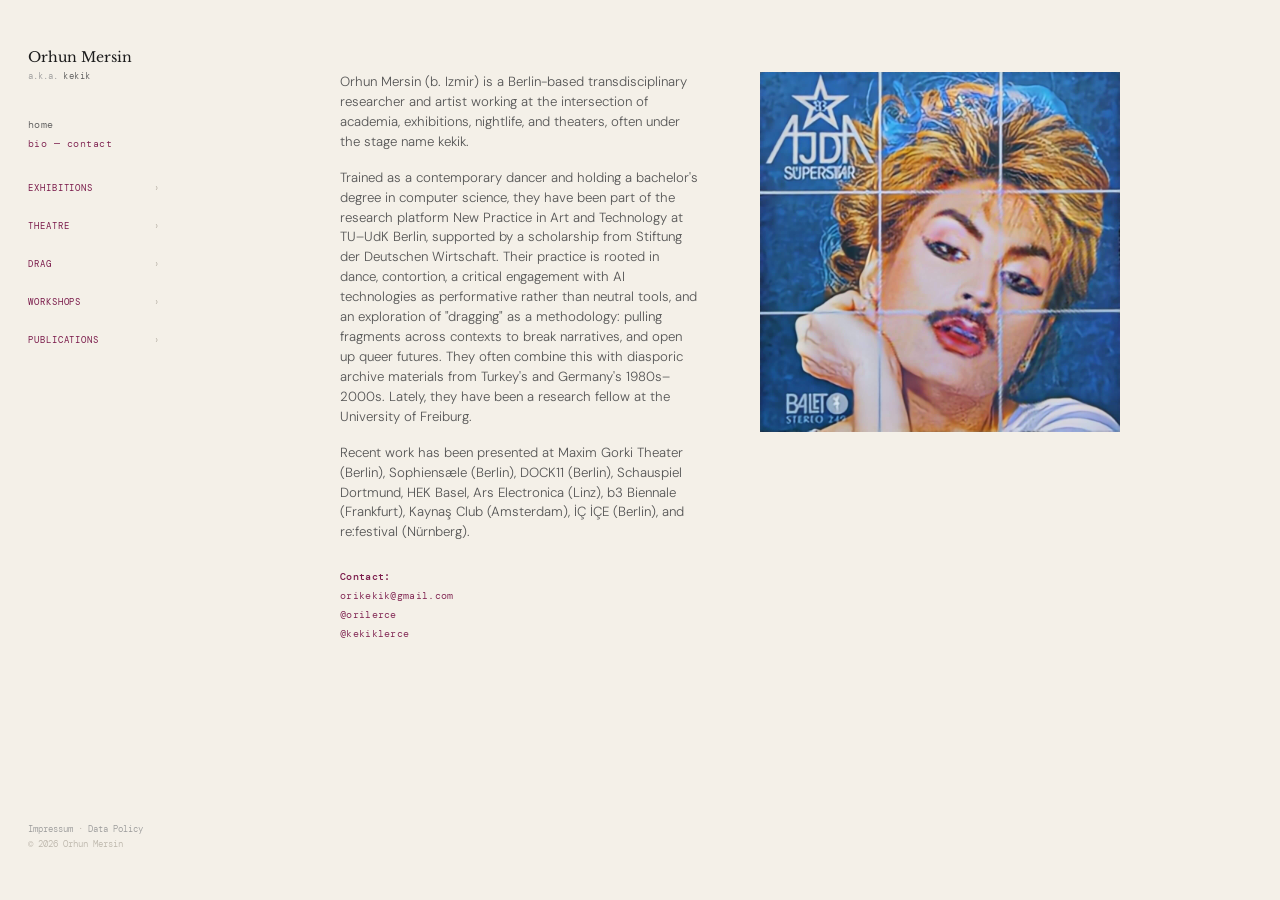
==== bio/index.html @ d4dd75ae "Update index.html" ====
<!DOCTYPE html>
<html lang="en">
<head>
  <meta charset="UTF-8" />
  <meta name="viewport" content="width=device-width, initial-scale=1.0"/>
  <title>Orhun Mersin — Bio</title>
  <link rel="preconnect" href="https://fonts.googleapis.com">
  <link rel="preconnect" href="https://fonts.gstatic.com" crossorigin>
  <link rel="preload" href="https://fonts.googleapis.com/css2?family=Libre+Baskerville:ital,wght@0,400;0,700;1,400&family=DM+Mono:wght@300;400&family=DM+Sans:wght@300;400;500&display=swap" as="style" onload="this.onload=null;this.rel='stylesheet'">
  <noscript><link rel="stylesheet" href="https://fonts.googleapis.com/css2?family=Libre+Baskerville:ital,wght@0,400;0,700;1,400&family=DM+Mono:wght@300;400&family=DM+Sans:wght@300;400;500&display=swap"></noscript>
  <link rel="stylesheet" href="../styles.css">
  <link rel="icon" type="image/x-icon" href="../images/favicon.ico">
  <link rel="icon" type="image/png" sizes="16x16" href="../images/favicon-16x16.png">
  <link rel="icon" type="image/png" sizes="32x32" href="../images/favicon-32x32.png">
  <link rel="apple-touch-icon" sizes="180x180" href="../images/apple-touch-icon.png">
  <link rel="manifest" href="../images/site.webmanifest">
  <meta name="description" content="Orhun Mersin (b. 1999, Izmir) is a Berlin-based transdisciplinary researcher and artist working across academia, exhibitions, nightlife, and theaters.">
  <link rel="canonical" href="https://kekiklerce.com/bio/">
</head>
<body>

<nav id="sidebar">
  <div class="sidebar-name">Orhun Mersin</div>
  <div class="sidebar-aka">a.k.a. <span class="kekik">kekik</span></div>
  <div class="sidebar-top-links">
    <a class="sidebar-link" href="../">home</a>
    <a class="sidebar-link active" href="../bio/">bio — contact</a>
  </div>
  <div class="nav-section" id="section-exhibitions">
    <a class="section-label" href="../exhibitions/">exhibitions <span class="chevron">›</span></a>
    <div class="nav-items">
      <a class="nav-item" data-entry="dragging-banu-alkan" href="../exhibitions/#dragging-banu-alkan">Dragging Banu Alkan</a>
      <a class="nav-item" data-entry="imaginary-intelligence" href="../exhibitions/#imaginary-intelligence">The Imaginary Intelligence (I.I.) w/ Nani Gutiérrez</a>
      <a class="nav-item" data-entry="bitches-on-their-deen" href="../exhibitions/#bitches-on-their-deen">Bitches on their Deen w/ Anna Ehrenstein</a>
      <a class="nav-item" data-entry="ex-human" href="../exhibitions/#ex-human">Ex-human</a>
      <a class="nav-item" data-entry="smile-to-play" href="../exhibitions/#smile-to-play">Smile to play</a>
    </div>
  </div>
  <div class="nav-section" id="section-theatre">
    <a class="section-label" href="../theatre/">theatre <span class="chevron">›</span></a>
    <div class="nav-items">
      <a class="nav-item" data-entry="apocalypso" href="../theatre/#apocalypso">Apocalypso w/ Justin F. Kennedy</a>
      <a class="nav-item" data-entry="oceanflight" href="../theatre/#oceanflight">OceanFlight w/ Jonny-Bix Bongers</a>
      <a class="nav-item" data-entry="attitude" href="../theatre/#attitude">Attitude w/ Tomi Paasonen</a>
    </div>
  </div>
  <div class="nav-section" id="section-drag">
    <a class="section-label" href="../drag/">drag <span class="chevron">›</span></a>
    <div class="nav-items">
      <a class="nav-item" data-entry="oil-wrestling" href="../drag/#oil-wrestling">A drag lesbian take on Turkish oil wrestling</a>
      <a class="nav-item" data-entry="stadtbild-reimagined" href="../drag/#stadtbild-reimagined">Stadtbild reimagined</a>
      <a class="nav-item" data-entry="zor-kadinlar" href="../drag/#zor-kadinlar">Zor Kadınlar: a drag mother to the mother</a>
      <a class="nav-item" data-entry="kekik-x-kimyon" href="../drag/#kekik-x-kimyon">kekik x kimyon</a>
      <a class="nav-item" data-entry="automatized-mashallah" href="../drag/#automatized-mashallah">Automatized Mashallah</a>
      <a class="nav-item" data-entry="dragging-yesilcam-erotica" href="../drag/#dragging-yesilcam-erotica">Dragging Yeşilçam Erotica</a>
    </div>
  </div>
  <div class="nav-section" id="section-workshops">
    <a class="section-label" href="../workshops/">workshops <span class="chevron">›</span></a>
    <div class="nav-items">
      <a class="nav-item" data-entry="speculative-practices" href="../workshops/#speculative-practices">Unlearning and Dragging: Speculative practices within AI w/ Yağmur Uçkunkaya</a>
      <a class="nav-item" data-entry="fantasizing-through-drag" href="../workshops/#fantasizing-through-drag">Fantasizing through drag, dreaming with deepfakes</a>
    </div>
  </div>
  <div class="nav-section" id="section-publications">
    <a class="section-label" href="../publications/">publications <span class="chevron">›</span></a>
    <div class="nav-items">
      <a class="nav-item" data-entry="dragging-the-latent" href="../publications/#dragging-the-latent">Dragging the Latent: Reimagining Artifical Intelligence from Within</a>
      <a class="nav-item" data-entry="investigating-gender-bias" href="../publications/#investigating-gender-bias">Investigating Gender Bias in Turkish LLMs</a>
    </div>
  </div>
  <div class="sidebar-footer">
    <a class="sidebar-footer-link" href="../impressum/">Impressum</a> · <a class="sidebar-footer-link" href="../impressum/">Data Policy</a><br/>
    © 2026 Orhun Mersin
  </div>
</nav>

<main id="main">
<div class="main-inner content-section">
  <div class="bio-grid">
    <div>
      <p class="bio-text">Orhun Mersin (b. Izmir) is a Berlin-based transdisciplinary researcher and artist working at the intersection of academia, exhibitions, nightlife, and theaters, often under the stage name kekik.</p>
      <p class="bio-text">Trained as a contemporary dancer and holding a bachelor's degree in computer science, they have been part of the research platform New Practice in Art and Technology at TU–UdK Berlin, supported by a scholarship from Stiftung der Deutschen Wirtschaft. Their practice is rooted in dance, contortion, a critical engagement with AI technologies as performative rather than neutral tools, and an exploration of "dragging" as a methodology: pulling fragments across contexts to break narratives, and open up queer futures. They often combine this with diasporic archive materials from Turkey's and Germany's 1980s–2000s. Lately, they have been a research fellow at the University of Freiburg.</p>
      <p class="bio-text">Recent work has been presented at Maxim Gorki Theater (Berlin), Sophiensæle (Berlin), DOCK11 (Berlin), Schauspiel Dortmund, HEK Basel, Ars Electronica (Linz), b3 Biennale (Frankfurt), Kaynaş Club (Amsterdam), İÇ İÇE (Berlin), and re:festival (Nürnberg).</p>
      <div class="bio-contact" style="margin-top:28px;">
        <span style="font-family:'DM Mono',monospace;font-size:0.64rem;font-weight:500;color:var(--accent);letter-spacing:0.03em;">Contact:</span>
        <a href="">orikekik@gmail.com</a>
        <a href="https://www.instagram.com/orilerce/" target="_blank" rel="noopener">@orilerce</a>
        <a href="https://www.instagram.com/kekiklerce/" target="_blank" rel="noopener">@kekiklerce</a>
      </div>
    </div>
    <div>
      <div class="bio-image">
        <img src="../images/ajda33.jpg" alt="portrait" width="1920" height="1920" loading="eager" fetchpriority="high" />
        
      </div>
    </div>
  </div>
</div>
</main>

<div id="lightbox">
  <button id="lightbox-close">&times;</button>
  <img id="lightbox-img" src="" alt="" />
</div>
<script src="../main.js"></script>
<script data-goatcounter="https://kekiklerce.goatcounter.com/count" async src="//gc.zgo.at/count.js"></script>
</body>
</html>
---- styles.css ----
:root {
  --bg: #f4f0e8;
  --accent: #7a1a4a;
  --text: #1c1c1c;
  --text-mid: #555;
  --text-light: #999;
  --text-faint: #bbb5aa;
  --rule: #e0dbd2;
}

* { margin: 0; padding: 0; box-sizing: border-box; }
::selection { background: var(--accent); color: #fff; }

body {
  font-family: 'DM Sans', sans-serif;
  display: flex;
  height: 100vh;
  overflow: hidden;
  background: var(--bg);
  color: var(--text);
}

/* ── SIDEBAR ── */
#sidebar {
  width: 180px;
  min-width: 180px;
  height: 100vh;
  overflow-y: auto;
  padding: 48px 0 48px 28px;
  display: flex;
  flex-direction: column;
  scrollbar-width: none;
}
#sidebar::-webkit-scrollbar { display: none; }

.sidebar-name {
  font-family: 'Libre Baskerville', serif;
  font-size: 0.88rem;
  font-weight: 400;
  line-height: 1.3;
  color: var(--text);
  margin-bottom: 4px;
}

.sidebar-aka .kekik { color: var(--text-mid); letter-spacing: 0.06em; }

.sidebar-aka {
  font-family: 'DM Mono', monospace;
  font-size: 0.58rem;
  font-weight: 300;
  color: var(--text-light);
  letter-spacing: 0;
  margin-bottom: 36px;
}

.sidebar-top-links {
  display: flex;
  flex-direction: column;
  gap: 6px;
  margin-bottom: 32px;
}

.sidebar-link {
  font-family: 'DM Mono', monospace;
  font-size: 0.62rem;
  font-weight: 300;
  letter-spacing: 0.05em;
  cursor: pointer;
  color: var(--text-mid);
  transition: color 0.2s;
  display: inline-block;
  text-decoration: none;
}
.sidebar-link:hover { color: var(--accent); }
.sidebar-link.active { color: var(--accent); }

.sidebar-footer {
  margin-top: auto;
  padding-top: 32px;
  font-family: 'DM Mono', monospace;
  font-size: 0.58rem;
  font-weight: 300;
  color: var(--text-faint);
  line-height: 1.6;
}
.sidebar-footer-link {
  font-family: 'DM Mono', monospace;
  font-size: 0.58rem;
  font-weight: 300;
  color: var(--text-light);
  cursor: pointer;
  transition: color 0.2s;
  text-decoration: none;
}
.sidebar-footer-link:hover { color: var(--accent); }

.nav-section { margin-bottom: 20px; }

.section-label {
  font-family: 'DM Mono', monospace;
  font-size: 0.58rem;
  font-weight: 400;
  letter-spacing: 0.1em;
  color: var(--accent);
  text-transform: uppercase;
  display: flex;
  align-items: center;
  justify-content: space-between;
  cursor: pointer;
  user-select: none;
  padding-right: 20px;
  padding-bottom: 6px;
  text-decoration: none;
}

.chevron {
  font-size: 0.55rem;
  color: var(--text-faint);
  transition: transform 0.25s ease, color 0.2s;
}

.nav-section.open .chevron {
  transform: rotate(90deg);
  color: var(--accent);
}

.nav-items {
  overflow: hidden;
  max-height: 0;
  opacity: 0;
  transition: max-height 0.35s cubic-bezier(0.4,0,0.2,1),
              opacity 0.25s ease,
              margin-top 0.2s ease;
  margin-top: 0;
}

.nav-section.open .nav-items {
  max-height: 600px;
  opacity: 1;
  margin-top: 2px;
}

.nav-item {
  font-family: 'DM Sans', sans-serif;
  font-size: 0.68rem;
  font-weight: 300;
  line-height: 1.45;
  cursor: pointer;
  color: var(--text-light);
  display: block;
  padding: 2px 20px 2px 8px;
  border-left: 1px solid transparent;
  transition: color 0.15s, border-color 0.15s;
  text-decoration: none;
}

.nav-item:hover { color: var(--text); border-left-color: var(--text-faint); }

.nav-item.active {
  color: var(--text);
  border-left-color: var(--accent);
}

/* ── MAIN ── */
#main {
  flex: 1;
  height: 100vh;
  overflow-y: auto;
  scrollbar-width: thin;
  scrollbar-color: var(--text-faint) transparent;
}

#main::-webkit-scrollbar { width: 3px; }
#main::-webkit-scrollbar-thumb { background: var(--text-faint); }

.main-inner {
  max-width: 900px;
  margin: 0 auto;
  padding: 64px 60px 120px 60px;
}

/* Multi-page: content always visible with fade-in */
.content-section {
  animation: fadeUp 0.5s cubic-bezier(0.22,1,0.36,1);
}

.entry-separator {
  border: none;
  border-top: 1px solid var(--rule);
  margin: 64px 0;
}

@keyframes fadeUp {
  from { opacity: 0; transform: translateY(18px); }
  to   { opacity: 1; transform: translateY(0); }
}

/* ── HOME ── */
#home-content {
  margin: -64px -60px -120px;
  height: 100vh;
  overflow: hidden;
  display: flex;
}

.home-wrap { width: 100%; height: 100%; }
.home-image { width: 100%; height: 100%; }

.home-image img {
  display: block;
  width: 100%;
  height: 100%;
  max-width: none;
  object-fit: cover;
  object-position: center top;
}

.home-caption { display: none; }

/* ── ENTRY ── */
.entry {
  padding-top: 8px;
  display: flex;
  flex-direction: column;
}

.entry-header { order: 0; margin-bottom: 28px; }

.entry-body {
  order: 1;
  display: grid;
  grid-template-columns: 1fr 260px;
  gap: 52px;
  align-items: start;
}

.entry-gallery-wrap {
  order: 2;
  width: 100%;
  margin-top: 40px;
}

/* ── WORKSHOP LAYOUT: title+text left, large image right ── */
.workshop-layout {
  display: grid;
  grid-template-columns: 1fr 480px;
  grid-template-areas:
    "header  gallery"
    "body    gallery";
  column-gap: 52px;
  align-items: start;
}

.workshop-layout .entry-header {
  grid-area: header;
  order: unset;
  margin-bottom: 28px;
}

.workshop-layout .entry-body {
  grid-area: body;
  order: unset;
  display: block;
}

.workshop-layout .entry-gallery-wrap {
  grid-area: gallery;
  order: unset;
  margin-top: 0;
}

.workshop-layout .gallery-track { height: auto; }

.entry-title {
  font-family: 'Libre Baskerville', serif;
  font-size: 1.9rem;
  font-weight: 700;
  font-style: normal;
  line-height: 1.15;
  color: var(--text);
  letter-spacing: -0.02em;
  margin-bottom: 10px;
}

.entry-meta {
  font-family: 'DM Mono', monospace;
  font-size: 0.62rem;
  font-weight: 300;
  color: var(--accent);
  letter-spacing: 0.04em;
}

.gallery {
  width: 100%;
  overflow-x: scroll;
  scroll-snap-type: x mandatory;
  -webkit-overflow-scrolling: touch;
  scroll-behavior: smooth;
  scrollbar-width: none;
  background: var(--bg);
}

.gallery::-webkit-scrollbar { display: none; }
.gallery-track { display: flex; align-items: flex-start; max-height: 640px; }

.gallery-slide {
  flex: 0 0 100%;
  display: flex;
  justify-content: center;
  align-items: flex-start;
  scroll-snap-align: start;
  overflow: hidden;
}
.gallery-align-left .gallery-slide { justify-content: flex-start; }

.gallery-track img {
  width: auto;
  max-width: 100%;
  height: auto;
  max-height: 520px;
  display: block;
}

.workshop-layout .gallery-track,
.entry.workshop-layout .gallery-track { max-height: none; }
.workshop-layout .gallery-track img,
.entry.workshop-layout .gallery-track img { max-height: none; }

.gallery-footer {
  display: flex;
  justify-content: space-between;
  align-items: center;
  margin-top: 8px;
}

.gallery-dots { display: flex; gap: 6px; align-items: center; }

.dot {
  width: 5px; height: 5px;
  border-radius: 50%;
  background: var(--text-faint);
  cursor: pointer;
  transition: background 0.2s, transform 0.2s;
}

.dot.active { background: var(--accent); transform: scale(1.3); }
.dot:hover { transform: scale(1.4); }
.gallery-counter { display: none; }

.photo-credit {
  font-family: 'DM Mono', monospace;
  font-size: 0.56rem;
  color: var(--text-faint);
  letter-spacing: 0.02em;
}

.entry-aside { margin-top: 0; }

.entry-text {
  font-family: 'DM Sans', sans-serif;
  font-size: 0.85rem;
  font-weight: 300;
  line-height: 1.5;
  color: var(--text-mid);
}

.entry-tags { display: flex; flex-wrap: wrap; gap: 5px; margin-bottom: 20px; }

.tag {
  font-family: 'DM Mono', monospace;
  font-size: 0.54rem;
  padding: 3px 9px;
  border: 1px solid var(--rule);
  color: var(--text-light);
  letter-spacing: 0.04em;
  transition: border-color 0.2s, color 0.2s;
}
.tag:hover { border-color: var(--accent); color: var(--accent); }

.entry-credits {
  font-family: 'DM Sans', sans-serif;
  font-size: 0.7rem;
  font-weight: 300;
  color: var(--text-light);
  line-height: 1.7;
  border-top: 1px solid var(--rule);
  padding-top: 16px;
}

.entry-credits strong {
  font-weight: 500;
  color: var(--text-mid);
  display: block;
  margin-bottom: 4px;
}

/* ── WORKSHOP LAYOUT: image right of text ── */
.entry.workshop-layout {
  display: grid;
  grid-template-columns: 1fr 300px;
  grid-template-areas: "header header" "body gallery";
  column-gap: 40px;
  align-items: start;
}

.entry.workshop-layout .entry-header {
  grid-area: header;
  margin-bottom: 16px;
}

.entry.workshop-layout .entry-body {
  grid-area: body;
  display: block;
  order: unset;
}

.entry.workshop-layout .entry-body .entry-aside {
  margin-top: 16px;
}

.entry.workshop-layout .entry-gallery-wrap {
  grid-area: gallery;
  order: unset;
  margin-top: 0;
}

.entry.workshop-layout .gallery-track {
  height: auto;
}

/* ── DRAG ── */
.drag-header { margin-bottom: 48px; }

.drag-title {
  font-family: 'Libre Baskerville', serif;
  font-size: 1.9rem;
  font-weight: 700;
  font-style: normal;
  color: var(--text);
  line-height: 1.15;
  letter-spacing: -0.02em;
  margin-bottom: 10px;
}

.drag-text {
  font-family: 'DM Sans', sans-serif;
  font-size: 0.85rem;
  font-weight: 300;
  line-height: 1.5;
  color: var(--text-mid);
  max-width: 560px;
  margin-top: 18px;
}

.drag-credits {
  font-family: 'DM Sans', sans-serif;
  font-size: 0.7rem;
  font-weight: 300;
  color: var(--text-light);
  line-height: 1.7;
  margin-top: 12px;
}

.drag-overlay {
  display: grid;
  grid-template-columns: 1fr 1fr;
  gap: 2px;
  width: 100%;
  margin-top: 32px;
}

.drag-overlay img {
  width: 100%;
  height: auto;
  display: block;
  object-fit: contain;
}

.drag-overlay img:only-child,
.drag-overlay img:last-child:nth-child(odd) {
  grid-column: 1 / -1;
}

/* ── PUBLICATIONS ── */
.pub-entry {
  padding: 40px 0;
  border-bottom: 1px solid var(--rule);
  max-width: 640px;
}

.pub-entry:first-of-type { border-top: 1px solid var(--rule); }

.pub-title {
  font-family: 'Libre Baskerville', serif;
  font-size: 1.25rem;
  font-weight: 700;
  font-style: normal;
  line-height: 1.3;
  color: var(--text);
  margin-bottom: 8px;
}

.pub-meta {
  font-family: 'DM Mono', monospace;
  font-size: 0.6rem;
  font-weight: 300;
  color: var(--accent);
  letter-spacing: 0.04em;
  margin-bottom: 20px;
}

.pub-text {
  font-family: 'DM Sans', sans-serif;
  font-size: 0.82rem;
  font-weight: 300;
  line-height: 1.5;
  color: var(--text-mid);
  margin-bottom: 20px;
}

.pub-details {
  font-family: 'DM Sans', sans-serif;
  font-size: 0.7rem;
  font-weight: 300;
  color: var(--text-light);
  line-height: 1.6;
  margin-bottom: 14px;
}

.pub-details strong { font-weight: 500; color: var(--text-mid); }

.pub-tags { display: flex; flex-wrap: wrap; gap: 5px; margin-bottom: 16px; }

.pub-link {
  font-family: 'DM Sans', sans-serif;
  font-size: 0.78rem;
  font-weight: 300;
  color: var(--accent);
  text-decoration: none;
  border-bottom: 1px solid currentColor;
  transition: opacity 0.2s;
  display: inline-block;
  width: fit-content;
  margin-top: 6px;
}
.pub-link::after { content: ' →'; }
.pub-link:hover { opacity: 0.6; }

/* ── LIGHTBOX ── */
#lightbox {
  position: fixed;
  top: 0;
  left: 180px;
  right: 0;
  bottom: 0;
  background: rgba(0,0,0,0.78);
  z-index: 9999;
  display: flex;
  align-items: center;
  justify-content: center;
  cursor: zoom-out;
  opacity: 0;
  visibility: hidden;
  transition: opacity 0.3s ease, visibility 0.3s ease;
}
#lightbox.open { opacity: 1; visibility: visible; }
#lightbox img {
  max-width: 90%;
  max-height: 90%;
  object-fit: contain;
  display: block;
  cursor: default;
  transform: scale(0.95);
  transition: transform 0.3s ease;
}
#lightbox.open img { transform: scale(1); }
#lightbox-close {
  position: absolute;
  top: 20px;
  right: 24px;
  font-size: 1.8rem;
  color: #fff;
  background: none;
  border: none;
  cursor: pointer;
  line-height: 1;
  opacity: 0.7;
}
#lightbox-close:hover { opacity: 1; }
.gallery-track img, .drag-overlay img { cursor: zoom-in; }

/* ── VIDEO LOADING PLACEHOLDER ── */
.video-loading {
  position: absolute;
  inset: 0;
  background: color-mix(in srgb, var(--bg) 15%, #000);
  z-index: 1;
  pointer-events: none;
  transition: opacity 0.4s ease;
}

/* ── VIDEO EXPAND ── */
.video-expand-btn {
  position: absolute;
  bottom: 6px;
  right: 6px;
  z-index: 2;
  background: rgba(0,0,0,0.45);
  border: none;
  color: #fff;
  cursor: pointer;
  padding: 4px 7px;
  font-size: 14px;
  line-height: 1;
  opacity: 0.6;
  transition: opacity 0.2s ease;
}
*:hover > .video-expand-btn { opacity: 1; }

/* ── CUSTOM VIDEO CONTROLS ── */
.custom-video-wrap {
  position: relative;
}
.custom-video-wrap video {
  display: block;
  width: 100%;
}
.custom-video-controls {
  position: absolute;
  bottom: 6px;
  left: 6px;
  display: flex;
  gap: 4px;
  z-index: 3;
}
.custom-video-controls button {
  background: rgba(0,0,0,0.45);
  border: none;
  color: #fff;
  cursor: pointer;
  padding: 4px 7px;
  font-size: 14px;
  line-height: 1;
  opacity: 0.6;
  transition: opacity 0.2s ease;
}
.custom-video-controls button:hover { opacity: 1; }

.custom-video-wrap:-webkit-full-screen { background: #000; display: flex; align-items: center; justify-content: center; }
.custom-video-wrap:fullscreen { background: #000; display: flex; align-items: center; justify-content: center; }
.custom-video-wrap:-webkit-full-screen video,
.custom-video-wrap:fullscreen video { width: auto; height: 100%; max-width: 100%; object-fit: contain; }

#video-overlay {
  position: fixed;
  top: 0;
  left: 180px;
  right: 0;
  bottom: 0;
  background: rgba(0,0,0,0.82);
  z-index: 9998;
  display: flex;
  align-items: center;
  justify-content: center;
  opacity: 0;
  visibility: hidden;
  transition: opacity 0.3s ease, visibility 0.3s ease;
}
#video-overlay.open { opacity: 1; visibility: visible; }
#video-overlay iframe,
#video-overlay video {
  width: 92%;
  max-height: 90%;
  aspect-ratio: 16/9;
  border: none;
  object-fit: contain;
  transform: scale(0.92);
  transition: transform 0.3s ease;
}
#video-overlay.open iframe,
#video-overlay.open video { transform: scale(1); }
#video-overlay-close {
  position: absolute;
  top: 20px;
  right: 24px;
  font-size: 1.8rem;
  color: #fff;
  background: none;
  border: none;
  cursor: pointer;
  line-height: 1;
  opacity: 0.7;
  z-index: 9999;
}
#video-overlay-close:hover { opacity: 1; }

/* ── BIO ── */
.bio-grid {
  display: grid;
  grid-template-columns: 1fr 1fr;
  gap: 60px;
  align-items: start;
  padding-top: 8px;
}

.bio-text {
  font-family: 'DM Sans', sans-serif;
  font-size: 0.83rem;
  font-weight: 300;
  line-height: 1.5;
  color: var(--text-mid);
  margin-bottom: 16px;
}

.bio-contact {
  margin-top: 28px;
  display: flex;
  flex-direction: column;
  gap: 6px;
}

.bio-contact a {
  font-family: 'DM Mono', monospace;
  font-size: 0.64rem;
  font-weight: 300;
  color: var(--accent);
  text-decoration: none;
  letter-spacing: 0.03em;
  transition: opacity 0.2s;
}
.bio-contact a:hover { opacity: 0.6; }

.bio-image img {
  display: block;
  width: 100%;
  max-width: 360px;
  height: auto;
  object-fit: contain;
}

.bio-image-credit {
  font-family: 'DM Mono', monospace;
  font-size: 0.54rem;
  color: var(--text-faint);
  letter-spacing: 0.04em;
  margin-top: 8px;
}

/* ── MOBILE HAMBURGER ── */
#mobile-menu-btn {
  display: none;
  position: fixed;
  top: 14px;
  left: 14px;
  z-index: 10001;
  background: var(--bg);
  border: 1px solid var(--rule);
  color: var(--text);
  font-size: 1.2rem;
  line-height: 1;
  padding: 6px 9px;
  cursor: pointer;
}

/* ── MOBILE ── */
@media (max-width: 768px) {
  #mobile-menu-btn { display: block; }

  body { flex-direction: column; }

  #sidebar {
    position: fixed;
    top: 0; left: 0; bottom: 0;
    width: 220px;
    z-index: 10000;
    background: var(--bg);
    transform: translateX(-100%);
    transition: transform 0.3s ease;
    padding-top: 56px;
  }
  #sidebar.mobile-open { transform: translateX(0); }

  #mobile-backdrop {
    position: fixed;
    inset: 0;
    background: rgba(0,0,0,0.4);
    z-index: 9999;
    opacity: 0;
    visibility: hidden;
    transition: opacity 0.3s ease, visibility 0.3s ease;
  }
  #mobile-backdrop.visible { opacity: 1; visibility: visible; }

  #main {
    width: 100%;
    height: 100vh;
    height: 100dvh;
  }

  .main-inner {
    padding: 56px 20px 80px 20px;
  }

  /* Home */
  #home-content {
    margin: -56px -20px -80px;
    height: 100vh;
    height: 100dvh;
    align-items: center;
    justify-content: center;
  }
  .home-image img {
    object-fit: contain;
    object-position: center center;
  }

  /* Entry layout */
  .entry-body {
    grid-template-columns: 1fr;
    gap: 24px;
  }

  /* Workshop layout */
  .entry.workshop-layout,
  .workshop-layout {
    display: flex;
    flex-direction: column;
  }
  .entry.workshop-layout .entry-gallery-wrap,
  .workshop-layout .entry-gallery-wrap {
    margin-top: 24px;
  }

  /* Bio */
  .bio-grid {
    grid-template-columns: 1fr;
    gap: 32px;
  }

  /* Lightbox + overlays: full width */
  #lightbox, #video-overlay { left: 0; }

  /* Drag: titles */
  .drag-title, .entry-title { font-size: 1.4rem; }

  /* Gallery images: fit screen */
  .gallery-track img { max-height: 360px; }

  /* Entry separator */
  .entry-separator { margin: 40px 0; }
}
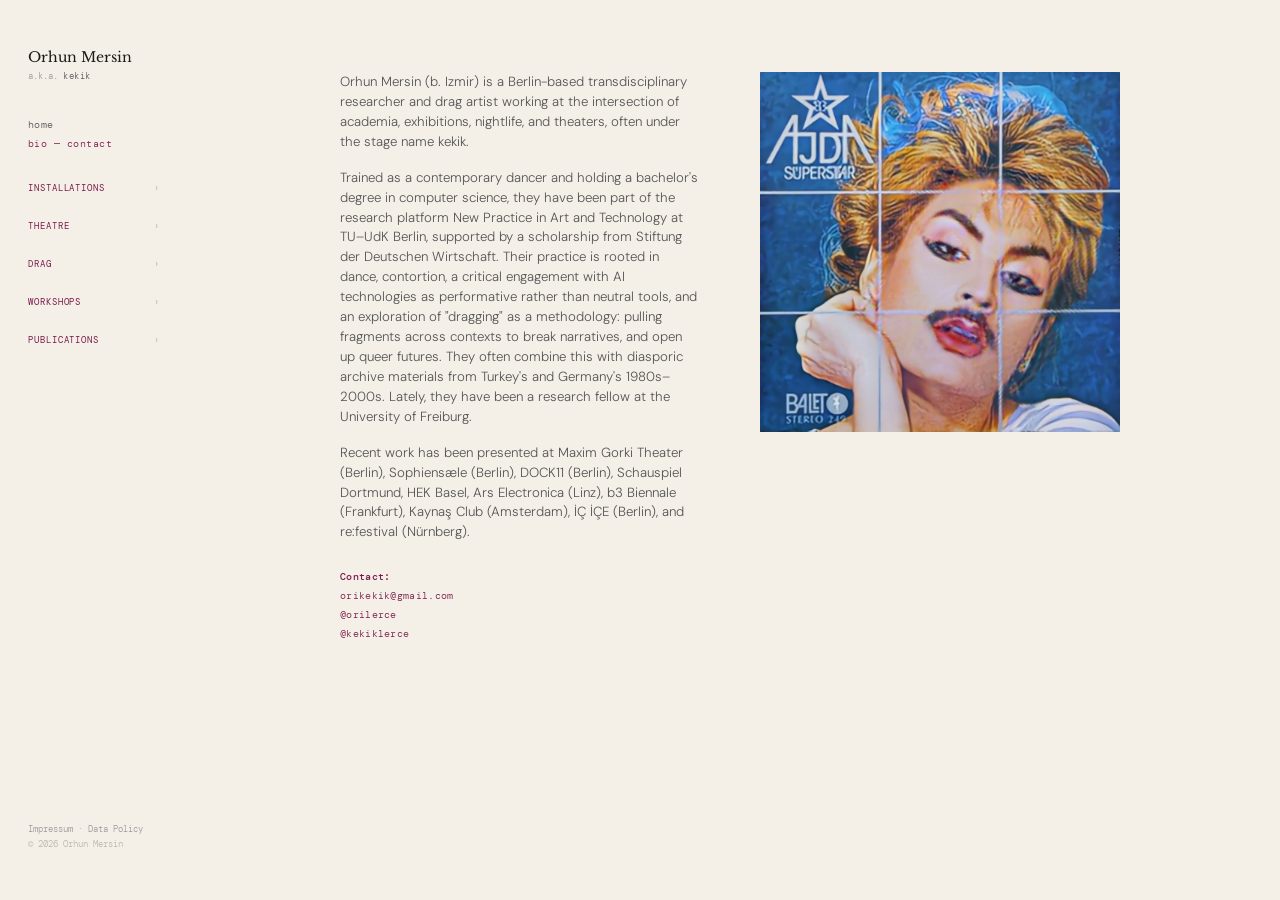
==== commit 45cf04ca: "uo" ====
--- a/bio/index.html
+++ b/bio/index.html
@@ -14,7 +14,7 @@
   <link rel="icon" type="image/png" sizes="32x32" href="../images/favicon-32x32.png">
   <link rel="apple-touch-icon" sizes="180x180" href="../images/apple-touch-icon.png">
   <link rel="manifest" href="../images/site.webmanifest">
-  <meta name="description" content="Orhun Mersin (b. 1999, Izmir) is a Berlin-based transdisciplinary researcher and artist working across academia, exhibitions, nightlife, and theaters.">
+  <meta name="description" content="Orhun Mersin (b. 1999, Izmir) is a Berlin-based transdisciplinary researcher and drag artist working across academia, exhibitions, nightlife, and theaters.">
   <link rel="canonical" href="https://kekiklerce.com/bio/">
 </head>
 <body>
@@ -27,7 +27,7 @@
     <a class="sidebar-link active" href="../bio/">bio — contact</a>
   </div>
   <div class="nav-section" id="section-exhibitions">
-    <a class="section-label" href="../exhibitions/">exhibitions <span class="chevron">›</span></a>
+    <a class="section-label" href="../exhibitions/">installations <span class="chevron">›</span></a>
     <div class="nav-items">
       <a class="nav-item" data-entry="dragging-banu-alkan" href="../exhibitions/#dragging-banu-alkan">Dragging Banu Alkan</a>
       <a class="nav-item" data-entry="imaginary-intelligence" href="../exhibitions/#imaginary-intelligence">The Imaginary Intelligence (I.I.) w/ Nani Gutiérrez</a>
@@ -41,6 +41,7 @@
     <div class="nav-items">
       <a class="nav-item" data-entry="apocalypso" href="../theatre/#apocalypso">Apocalypso w/ Justin F. Kennedy</a>
       <a class="nav-item" data-entry="oceanflight" href="../theatre/#oceanflight">OceanFlight w/ Jonny-Bix Bongers</a>
+      <a class="nav-item" data-entry="cell-farming" href="../theatre/#cell-farming">Cell Farming — DOCKdigital</a>
       <a class="nav-item" data-entry="attitude" href="../theatre/#attitude">Attitude w/ Tomi Paasonen</a>
     </div>
   </div>
@@ -79,7 +80,7 @@
 <div class="main-inner content-section">
   <div class="bio-grid">
     <div>
-      <p class="bio-text">Orhun Mersin (b. Izmir) is a Berlin-based transdisciplinary researcher and artist working at the intersection of academia, exhibitions, nightlife, and theaters, often under the stage name kekik.</p>
+      <p class="bio-text">Orhun Mersin (b. Izmir) is a Berlin-based transdisciplinary researcher and drag artist working at the intersection of academia, exhibitions, nightlife, and theaters, often under the stage name kekik.</p>
       <p class="bio-text">Trained as a contemporary dancer and holding a bachelor's degree in computer science, they have been part of the research platform New Practice in Art and Technology at TU–UdK Berlin, supported by a scholarship from Stiftung der Deutschen Wirtschaft. Their practice is rooted in dance, contortion, a critical engagement with AI technologies as performative rather than neutral tools, and an exploration of "dragging" as a methodology: pulling fragments across contexts to break narratives, and open up queer futures. They often combine this with diasporic archive materials from Turkey's and Germany's 1980s–2000s. Lately, they have been a research fellow at the University of Freiburg.</p>
       <p class="bio-text">Recent work has been presented at Maxim Gorki Theater (Berlin), Sophiensæle (Berlin), DOCK11 (Berlin), Schauspiel Dortmund, HEK Basel, Ars Electronica (Linz), b3 Biennale (Frankfurt), Kaynaş Club (Amsterdam), İÇ İÇE (Berlin), and re:festival (Nürnberg).</p>
       <div class="bio-contact" style="margin-top:28px;">
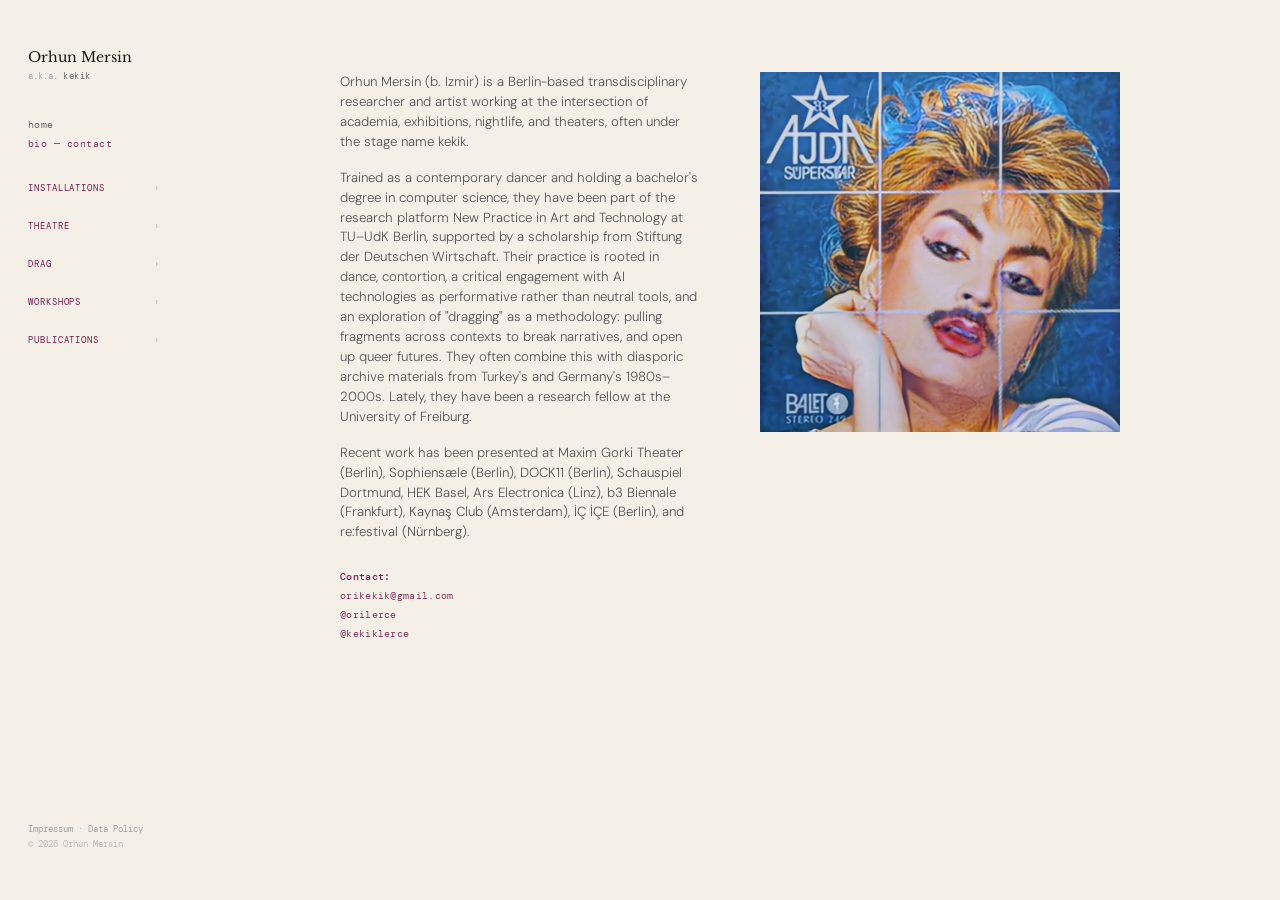
==== commit a45679ad: "Merge branch 'main' of https://github.com/orhunc/kekiklerce.com" ====
--- a/bio/index.html
+++ b/bio/index.html
@@ -14,7 +14,7 @@
   <link rel="icon" type="image/png" sizes="32x32" href="../images/favicon-32x32.png">
   <link rel="apple-touch-icon" sizes="180x180" href="../images/apple-touch-icon.png">
   <link rel="manifest" href="../images/site.webmanifest">
-  <meta name="description" content="Orhun Mersin (b. 1999, Izmir) is a Berlin-based transdisciplinary researcher and drag artist working across academia, exhibitions, nightlife, and theaters.">
+  <meta name="description" content="Orhun Mersin (b. 1999, Izmir) is a Berlin-based transdisciplinary researcher and artist working across academia, exhibitions, nightlife, and theaters.">
   <link rel="canonical" href="https://kekiklerce.com/bio/">
 </head>
 <body>
@@ -80,7 +80,7 @@
 <div class="main-inner content-section">
   <div class="bio-grid">
     <div>
-      <p class="bio-text">Orhun Mersin (b. Izmir) is a Berlin-based transdisciplinary researcher and drag artist working at the intersection of academia, exhibitions, nightlife, and theaters, often under the stage name kekik.</p>
+      <p class="bio-text">Orhun Mersin (b. Izmir) is a Berlin-based transdisciplinary researcher and artist working at the intersection of academia, exhibitions, nightlife, and theaters, often under the stage name kekik.</p>
       <p class="bio-text">Trained as a contemporary dancer and holding a bachelor's degree in computer science, they have been part of the research platform New Practice in Art and Technology at TU–UdK Berlin, supported by a scholarship from Stiftung der Deutschen Wirtschaft. Their practice is rooted in dance, contortion, a critical engagement with AI technologies as performative rather than neutral tools, and an exploration of "dragging" as a methodology: pulling fragments across contexts to break narratives, and open up queer futures. They often combine this with diasporic archive materials from Turkey's and Germany's 1980s–2000s. Lately, they have been a research fellow at the University of Freiburg.</p>
       <p class="bio-text">Recent work has been presented at Maxim Gorki Theater (Berlin), Sophiensæle (Berlin), DOCK11 (Berlin), Schauspiel Dortmund, HEK Basel, Ars Electronica (Linz), b3 Biennale (Frankfurt), Kaynaş Club (Amsterdam), İÇ İÇE (Berlin), and re:festival (Nürnberg).</p>
       <div class="bio-contact" style="margin-top:28px;">
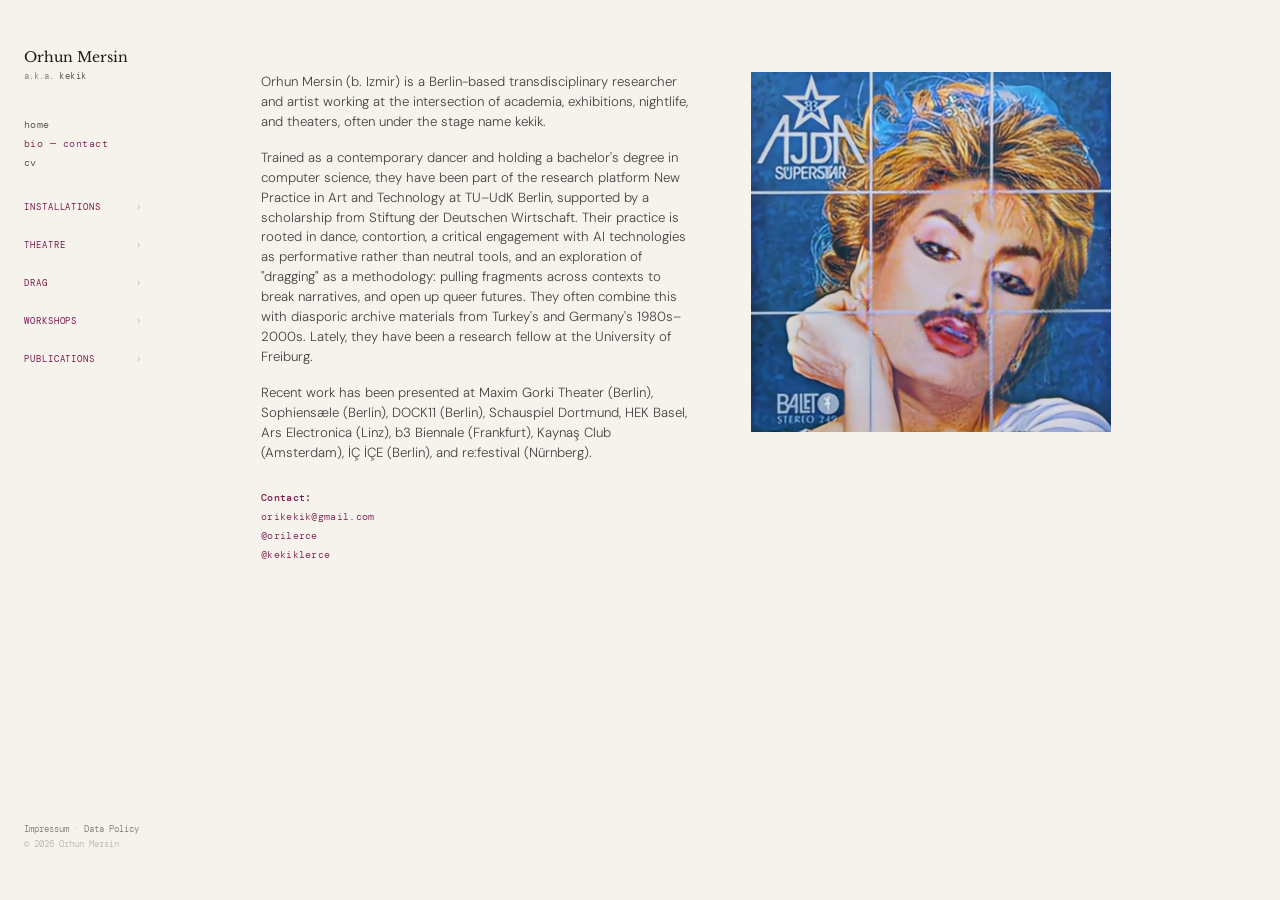
==== commit 0706dfe9: "cv" ====
--- a/bio/index.html
+++ b/bio/index.html
@@ -25,6 +25,7 @@
   <div class="sidebar-top-links">
     <a class="sidebar-link" href="../">home</a>
     <a class="sidebar-link active" href="../bio/">bio — contact</a>
+    <a class="sidebar-link" href="../cv/">cv</a>
   </div>
   <div class="nav-section" id="section-exhibitions">
     <a class="section-label" href="../exhibitions/">installations <span class="chevron">›</span></a>
@@ -41,7 +42,7 @@
     <div class="nav-items">
       <a class="nav-item" data-entry="apocalypso" href="../theatre/#apocalypso">Apocalypso w/ Justin F. Kennedy</a>
       <a class="nav-item" data-entry="oceanflight" href="../theatre/#oceanflight">OceanFlight w/ Jonny-Bix Bongers</a>
-      <a class="nav-item" data-entry="cell-farming" href="../theatre/#cell-farming">Cell Farming — DOCKdigital</a>
+      <a class="nav-item" data-entry="cell-farming" href="../theatre/#cell-farming">Cell Farming w/ DOCKdigital</a>
       <a class="nav-item" data-entry="attitude" href="../theatre/#attitude">Attitude w/ Tomi Paasonen</a>
     </div>
   </div>
--- a/styles.css
+++ b/styles.css
@@ -1,9 +1,9 @@
 :root {
-  --bg: #f4f0e8;
+  --bg: #f6f3ec;
   --accent: #7a1a4a;
   --text: #1c1c1c;
-  --text-mid: #555;
-  --text-light: #999;
+  --text-mid: #444;
+  --text-light: #777;
   --text-faint: #bbb5aa;
   --rule: #e0dbd2;
 }
@@ -22,11 +22,11 @@
 
 /* ── SIDEBAR ── */
 #sidebar {
-  width: 180px;
-  min-width: 180px;
+  width: 162px;
+  min-width: 162px;
   height: 100vh;
   overflow-y: auto;
-  padding: 48px 0 48px 28px;
+  padding: 48px 0 48px 24px;
   display: flex;
   flex-direction: column;
   scrollbar-width: none;
@@ -174,9 +174,9 @@
 #main::-webkit-scrollbar-thumb { background: var(--text-faint); }
 
 .main-inner {
-  max-width: 900px;
+  max-width: 1000px;
   margin: 0 auto;
-  padding: 64px 60px 120px 60px;
+  padding: 64px 40px 120px 40px;
 }
 
 /* Multi-page: content always visible with fade-in */
@@ -448,7 +448,6 @@
   font-weight: 300;
   line-height: 1.5;
   color: var(--text-mid);
-  max-width: 560px;
   margin-top: 18px;
 }
 
@@ -492,7 +491,7 @@
 
 .pub-title {
   font-family: 'Libre Baskerville', serif;
-  font-size: 1.25rem;
+  font-size: 1.7rem;
   font-weight: 700;
   font-style: normal;
   line-height: 1.3;
@@ -550,7 +549,7 @@
 #lightbox {
   position: fixed;
   top: 0;
-  left: 180px;
+  left: 162px;
   right: 0;
   bottom: 0;
   background: rgba(0,0,0,0.78);
@@ -654,7 +653,7 @@
 #video-overlay {
   position: fixed;
   top: 0;
-  left: 180px;
+  left: 162px;
   right: 0;
   bottom: 0;
   background: rgba(0,0,0,0.82);
@@ -746,6 +745,56 @@
   margin-top: 8px;
 }
 
+/* ── CV ── */
+.cv-wrap { max-width: 100%; }
+
+.cv-section { margin-bottom: 48px; }
+.cv-section:last-child { margin-bottom: 0; }
+
+.cv-heading {
+  font-family: 'Libre Baskerville', serif;
+  font-size: 1.05rem;
+  font-weight: 400;
+  color: var(--text);
+  margin-bottom: 12px;
+  letter-spacing: -0.01em;
+}
+
+.cv-line {
+  display: flex;
+  align-items: baseline;
+  font-family: 'DM Sans', sans-serif;
+  font-size: 0.83rem;
+  font-weight: 300;
+  color: var(--text-mid);
+  line-height: 1.7;
+}
+
+.cv-year {
+  font-family: 'DM Mono', monospace;
+  font-size: 0.6rem;
+  font-weight: 400;
+  color: var(--accent);
+  letter-spacing: 0.04em;
+  flex: 0 0 3.5rem;
+  white-space: nowrap;
+}
+
+.cv-text { flex: 1; }
+
+.cv-link {
+  font-family: 'DM Mono', monospace;
+  font-size: 0.58rem;
+  color: var(--accent);
+  text-decoration: underline;
+  text-underline-offset: 2px;
+  text-decoration-thickness: 1px;
+  margin-left: 7px;
+  white-space: nowrap;
+  transition: opacity 0.2s;
+}
+.cv-link:hover { opacity: 0.55; }
+
 /* ── MOBILE HAMBURGER ── */
 #mobile-menu-btn {
   display: none;
@@ -798,7 +847,7 @@
   }
 
   .main-inner {
-    padding: 56px 20px 80px 20px;
+    padding: 56px 16px 80px 16px;
   }
 
   /* Home */
@@ -837,6 +886,10 @@
     gap: 32px;
   }
 
+  /* CV */
+  .cv-year { font-size: 0.55rem; }
+  .cv-line { font-size: 0.78rem; }
+
   /* Lightbox + overlays: full width */
   #lightbox, #video-overlay { left: 0; }
 
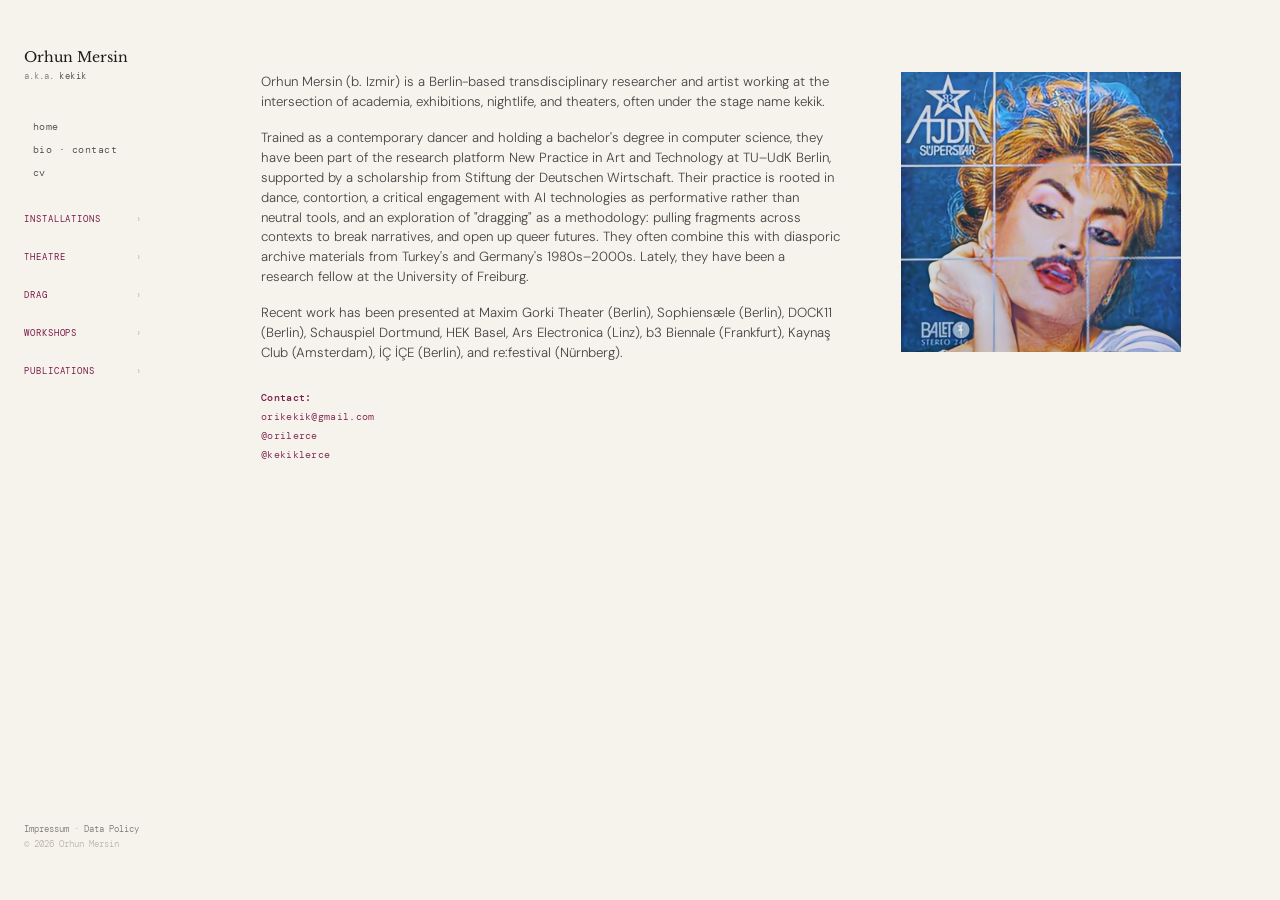
==== commit 0b8ce000: "cv" ====
--- a/bio/index.html
+++ b/bio/index.html
@@ -24,8 +24,8 @@
   <div class="sidebar-aka">a.k.a. <span class="kekik">kekik</span></div>
   <div class="sidebar-top-links">
     <a class="sidebar-link" href="../">home</a>
-    <a class="sidebar-link active" href="../bio/">bio — contact</a>
-    <a class="sidebar-link" href="../cv/">cv</a>
+    <a class="sidebar-link" href="../#bio">bio · contact</a>
+    <a class="sidebar-link" href="../#cv">cv</a>
   </div>
   <div class="nav-section" id="section-exhibitions">
     <a class="section-label" href="../exhibitions/">installations <span class="chevron">›</span></a>
--- a/styles.css
+++ b/styles.css
@@ -67,12 +67,14 @@
   letter-spacing: 0.05em;
   cursor: pointer;
   color: var(--text-mid);
-  transition: color 0.2s;
-  display: inline-block;
+  transition: color 0.2s, border-color 0.15s;
+  display: block;
   text-decoration: none;
+  padding: 2px 0 2px 8px;
+  border-left: 1px solid transparent;
 }
 .sidebar-link:hover { color: var(--accent); }
-.sidebar-link.active { color: var(--accent); }
+.sidebar-link.active { color: var(--accent); border-left-color: var(--accent); }
 
 .sidebar-footer {
   margin-top: auto;
@@ -197,23 +199,29 @@
 
 /* ── HOME ── */
 #home-content {
-  margin: -64px -60px -120px;
-  height: 100vh;
-  overflow: hidden;
-  display: flex;
-}
-
-.home-wrap { width: 100%; height: 100%; }
-.home-image { width: 100%; height: 100%; }
+  max-width: 1000px;
+  margin: 0 auto;
+  padding: 0 40px 120px;
+}
+
+.home-wrap { width: 100%; }
+.home-image { width: 100%; }
 
 .home-image img {
   display: block;
   width: 100%;
-  height: 100%;
-  max-width: none;
-  object-fit: cover;
-  object-position: center top;
-}
+  height: auto;
+  max-width: 100%;
+}
+
+.section-separator {
+  border: none;
+  border-top: 1px solid var(--rule);
+  margin: 0 40px;
+}
+
+#bio { padding-bottom: 80px; }
+#cv  { padding-top: 60px; }
 
 .home-caption { display: none; }
 
@@ -696,7 +704,7 @@
 /* ── BIO ── */
 .bio-grid {
   display: grid;
-  grid-template-columns: 1fr 1fr;
+  grid-template-columns: 1fr 280px;
   gap: 60px;
   align-items: start;
   padding-top: 8px;
@@ -732,7 +740,7 @@
 .bio-image img {
   display: block;
   width: 100%;
-  max-width: 360px;
+  max-width: 280px;
   height: auto;
   object-fit: contain;
 }
@@ -852,11 +860,7 @@
 
   /* Home */
   #home-content {
-    margin: -56px -20px -80px;
-    height: 100vh;
-    height: 100dvh;
-    align-items: center;
-    justify-content: center;
+    padding: 40px 16px 56px;
   }
   .home-image img {
     object-fit: contain;
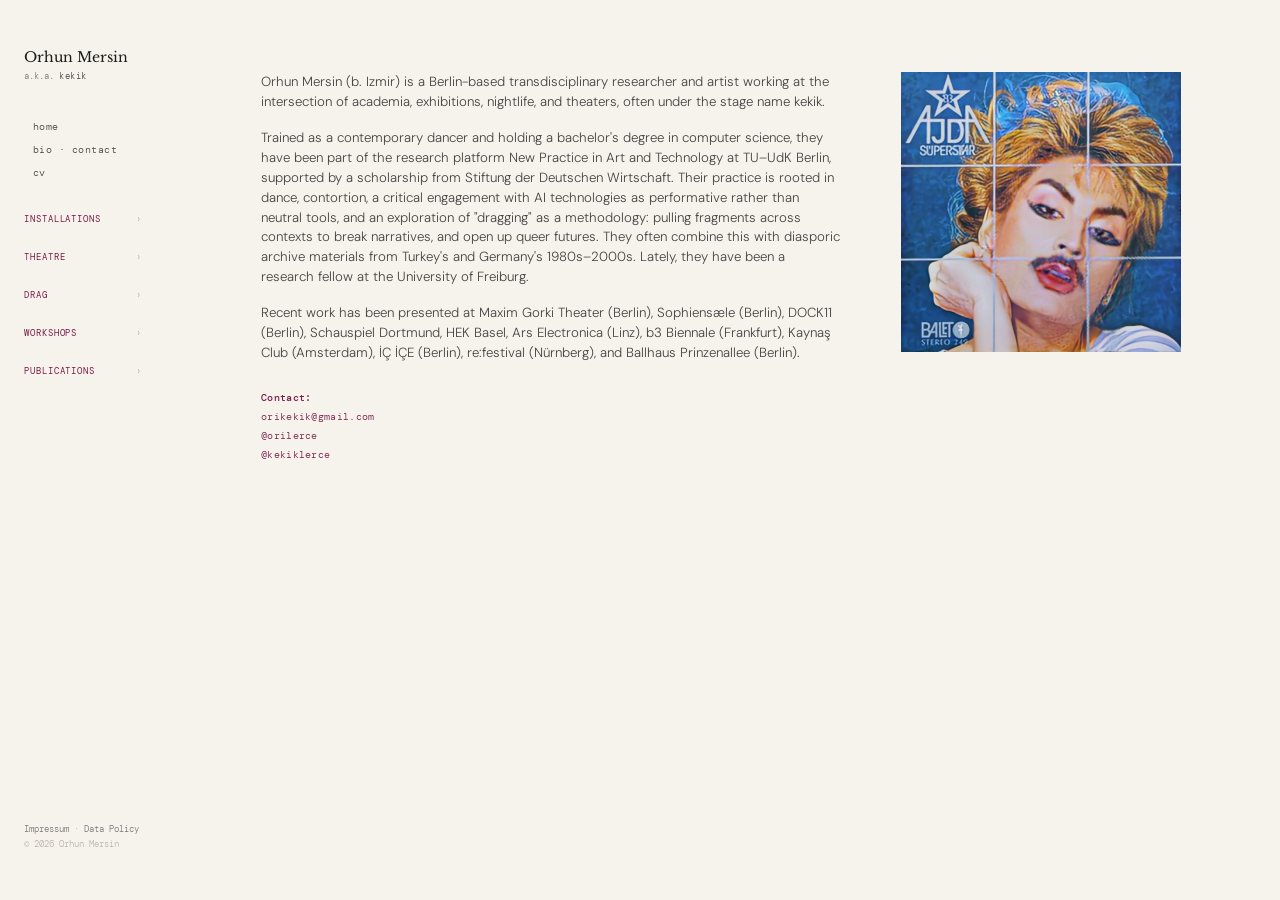
==== commit 69ee2376: "ahdi" ====
--- a/bio/index.html
+++ b/bio/index.html
@@ -60,6 +60,7 @@
   <div class="nav-section" id="section-workshops">
     <a class="section-label" href="../workshops/">workshops <span class="chevron">›</span></a>
     <div class="nav-items">
+      <a class="nav-item" data-entry="reimagining-yesilcam" href="../workshops/#reimagining-yesilcam">Reimagining Yeşilçam: Queer Reflections on AI</a>
       <a class="nav-item" data-entry="speculative-practices" href="../workshops/#speculative-practices">Unlearning and Dragging: Speculative practices within AI w/ Yağmur Uçkunkaya</a>
       <a class="nav-item" data-entry="fantasizing-through-drag" href="../workshops/#fantasizing-through-drag">Fantasizing through drag, dreaming with deepfakes</a>
     </div>
@@ -83,7 +84,7 @@
     <div>
       <p class="bio-text">Orhun Mersin (b. Izmir) is a Berlin-based transdisciplinary researcher and artist working at the intersection of academia, exhibitions, nightlife, and theaters, often under the stage name kekik.</p>
       <p class="bio-text">Trained as a contemporary dancer and holding a bachelor's degree in computer science, they have been part of the research platform New Practice in Art and Technology at TU–UdK Berlin, supported by a scholarship from Stiftung der Deutschen Wirtschaft. Their practice is rooted in dance, contortion, a critical engagement with AI technologies as performative rather than neutral tools, and an exploration of "dragging" as a methodology: pulling fragments across contexts to break narratives, and open up queer futures. They often combine this with diasporic archive materials from Turkey's and Germany's 1980s–2000s. Lately, they have been a research fellow at the University of Freiburg.</p>
-      <p class="bio-text">Recent work has been presented at Maxim Gorki Theater (Berlin), Sophiensæle (Berlin), DOCK11 (Berlin), Schauspiel Dortmund, HEK Basel, Ars Electronica (Linz), b3 Biennale (Frankfurt), Kaynaş Club (Amsterdam), İÇ İÇE (Berlin), and re:festival (Nürnberg).</p>
+      <p class="bio-text">Recent work has been presented at Maxim Gorki Theater (Berlin), Sophiensæle (Berlin), DOCK11 (Berlin), Schauspiel Dortmund, HEK Basel, Ars Electronica (Linz), b3 Biennale (Frankfurt), Kaynaş Club (Amsterdam), İÇ İÇE (Berlin), re:festival (Nürnberg), and Ballhaus Prinzenallee (Berlin).</p>
       <div class="bio-contact" style="margin-top:28px;">
         <span style="font-family:'DM Mono',monospace;font-size:0.64rem;font-weight:500;color:var(--accent);letter-spacing:0.03em;">Contact:</span>
         <a href="">orikekik@gmail.com</a>
--- a/styles.css
+++ b/styles.css
@@ -859,8 +859,11 @@
   }
 
   /* Home */
+  #home {
+    min-height: 100dvh;
+  }
   #home-content {
-    padding: 40px 16px 56px;
+    padding: 80px 16px 56px;
   }
   .home-image img {
     object-fit: contain;
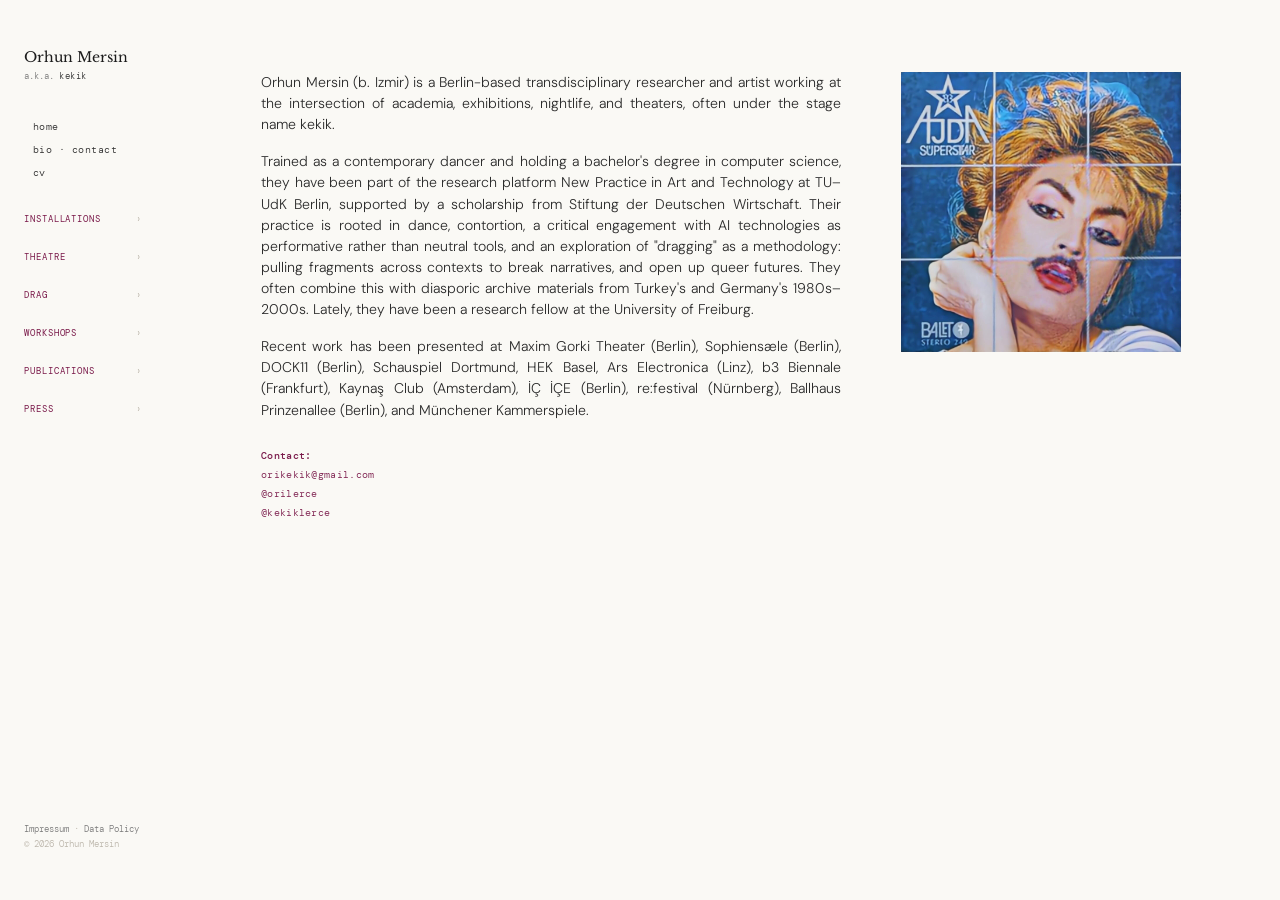
==== commit de25799d: "portfolio additions" ====
--- a/bio/index.html
+++ b/bio/index.html
@@ -42,8 +42,8 @@
     <div class="nav-items">
       <a class="nav-item" data-entry="apocalypso" href="../theatre/#apocalypso">Apocalypso w/ Justin F. Kennedy</a>
       <a class="nav-item" data-entry="oceanflight" href="../theatre/#oceanflight">OceanFlight w/ Jonny-Bix Bongers</a>
+      <a class="nav-item" data-entry="attitude" href="../theatre/#attitude">Attitude w/ Tomi Paasonen</a>
       <a class="nav-item" data-entry="cell-farming" href="../theatre/#cell-farming">Cell Farming w/ DOCKdigital</a>
-      <a class="nav-item" data-entry="attitude" href="../theatre/#attitude">Attitude w/ Tomi Paasonen</a>
     </div>
   </div>
   <div class="nav-section" id="section-drag">
@@ -60,6 +60,7 @@
   <div class="nav-section" id="section-workshops">
     <a class="section-label" href="../workshops/">workshops <span class="chevron">›</span></a>
     <div class="nav-items">
+      <a class="nav-item" data-entry="dragging-nostalgia" href="../workshops/#dragging-nostalgia">Dragging Nostalgia – Perspectives on Drag and AI</a>
       <a class="nav-item" data-entry="reimagining-yesilcam" href="../workshops/#reimagining-yesilcam">Reimagining Yeşilçam: Queer Reflections on AI</a>
       <a class="nav-item" data-entry="speculative-practices" href="../workshops/#speculative-practices">Unlearning and Dragging: Speculative practices within AI w/ Yağmur Uçkunkaya</a>
       <a class="nav-item" data-entry="fantasizing-through-drag" href="../workshops/#fantasizing-through-drag">Fantasizing through drag, dreaming with deepfakes</a>
@@ -70,6 +71,12 @@
     <div class="nav-items">
       <a class="nav-item" data-entry="dragging-the-latent" href="../publications/#dragging-the-latent">Dragging the Latent: Reimagining Artifical Intelligence from Within</a>
       <a class="nav-item" data-entry="investigating-gender-bias" href="../publications/#investigating-gender-bias">Investigating Gender Bias in Turkish LLMs</a>
+    </div>
+  </div>
+  <div class="nav-section" id="section-press">
+    <a class="section-label" id="press-toggle">press <span class="chevron">›</span></a>
+    <div class="nav-items">
+      <a class="nav-item" href="https://www.deutschlandfunk.de/orhun-mersin-wenn-ki-drag-und-anatolische-nostalgie-aufeinandertreffen-100.html" target="_blank" rel="noopener">Deutschlandfunk:<br/>Orhun Mersin - Wenn KI, Drag und anatolische Nostalgie aufeinandertreffen</a>
     </div>
   </div>
   <div class="sidebar-footer">
@@ -84,7 +91,7 @@
     <div>
       <p class="bio-text">Orhun Mersin (b. Izmir) is a Berlin-based transdisciplinary researcher and artist working at the intersection of academia, exhibitions, nightlife, and theaters, often under the stage name kekik.</p>
       <p class="bio-text">Trained as a contemporary dancer and holding a bachelor's degree in computer science, they have been part of the research platform New Practice in Art and Technology at TU–UdK Berlin, supported by a scholarship from Stiftung der Deutschen Wirtschaft. Their practice is rooted in dance, contortion, a critical engagement with AI technologies as performative rather than neutral tools, and an exploration of "dragging" as a methodology: pulling fragments across contexts to break narratives, and open up queer futures. They often combine this with diasporic archive materials from Turkey's and Germany's 1980s–2000s. Lately, they have been a research fellow at the University of Freiburg.</p>
-      <p class="bio-text">Recent work has been presented at Maxim Gorki Theater (Berlin), Sophiensæle (Berlin), DOCK11 (Berlin), Schauspiel Dortmund, HEK Basel, Ars Electronica (Linz), b3 Biennale (Frankfurt), Kaynaş Club (Amsterdam), İÇ İÇE (Berlin), re:festival (Nürnberg), and Ballhaus Prinzenallee (Berlin).</p>
+      <p class="bio-text">Recent work has been presented at Maxim Gorki Theater (Berlin), Sophiensæle (Berlin), DOCK11 (Berlin), Schauspiel Dortmund, HEK Basel, Ars Electronica (Linz), b3 Biennale (Frankfurt), Kaynaş Club (Amsterdam), İÇ İÇE (Berlin), re:festival (Nürnberg), Ballhaus Prinzenallee (Berlin), and Münchener Kammerspiele.</p>
       <div class="bio-contact" style="margin-top:28px;">
         <span style="font-family:'DM Mono',monospace;font-size:0.64rem;font-weight:500;color:var(--accent);letter-spacing:0.03em;">Contact:</span>
         <a href="">orikekik@gmail.com</a>
--- a/styles.css
+++ b/styles.css
@@ -1,8 +1,8 @@
 :root {
-  --bg: #f6f3ec;
+  --bg: #faf9f5;
   --accent: #7a1a4a;
   --text: #1c1c1c;
-  --text-mid: #444;
+  --text-mid: #2b2b2b;
   --text-light: #777;
   --text-faint: #bbb5aa;
   --rule: #e0dbd2;
@@ -366,10 +366,13 @@
 
 .entry-text {
   font-family: 'DM Sans', sans-serif;
-  font-size: 0.85rem;
+  font-size: 0.9rem;
   font-weight: 300;
   line-height: 1.5;
   color: var(--text-mid);
+  text-align: justify;
+  -webkit-hyphens: auto;
+  hyphens: auto;
 }
 
 .entry-tags { display: flex; flex-wrap: wrap; gap: 5px; margin-bottom: 20px; }
@@ -452,11 +455,14 @@
 
 .drag-text {
   font-family: 'DM Sans', sans-serif;
-  font-size: 0.85rem;
+  font-size: 0.9rem;
   font-weight: 300;
   line-height: 1.5;
   color: var(--text-mid);
   margin-top: 18px;
+  text-align: justify;
+  -webkit-hyphens: auto;
+  hyphens: auto;
 }
 
 .drag-credits {
@@ -518,11 +524,14 @@
 
 .pub-text {
   font-family: 'DM Sans', sans-serif;
-  font-size: 0.82rem;
+  font-size: 0.87rem;
   font-weight: 300;
   line-height: 1.5;
   color: var(--text-mid);
   margin-bottom: 20px;
+  text-align: justify;
+  -webkit-hyphens: auto;
+  hyphens: auto;
 }
 
 .pub-details {
@@ -712,11 +721,14 @@
 
 .bio-text {
   font-family: 'DM Sans', sans-serif;
-  font-size: 0.83rem;
+  font-size: 0.88rem;
   font-weight: 300;
   line-height: 1.5;
   color: var(--text-mid);
   margin-bottom: 16px;
+  text-align: justify;
+  -webkit-hyphens: auto;
+  hyphens: auto;
 }
 
 .bio-contact {
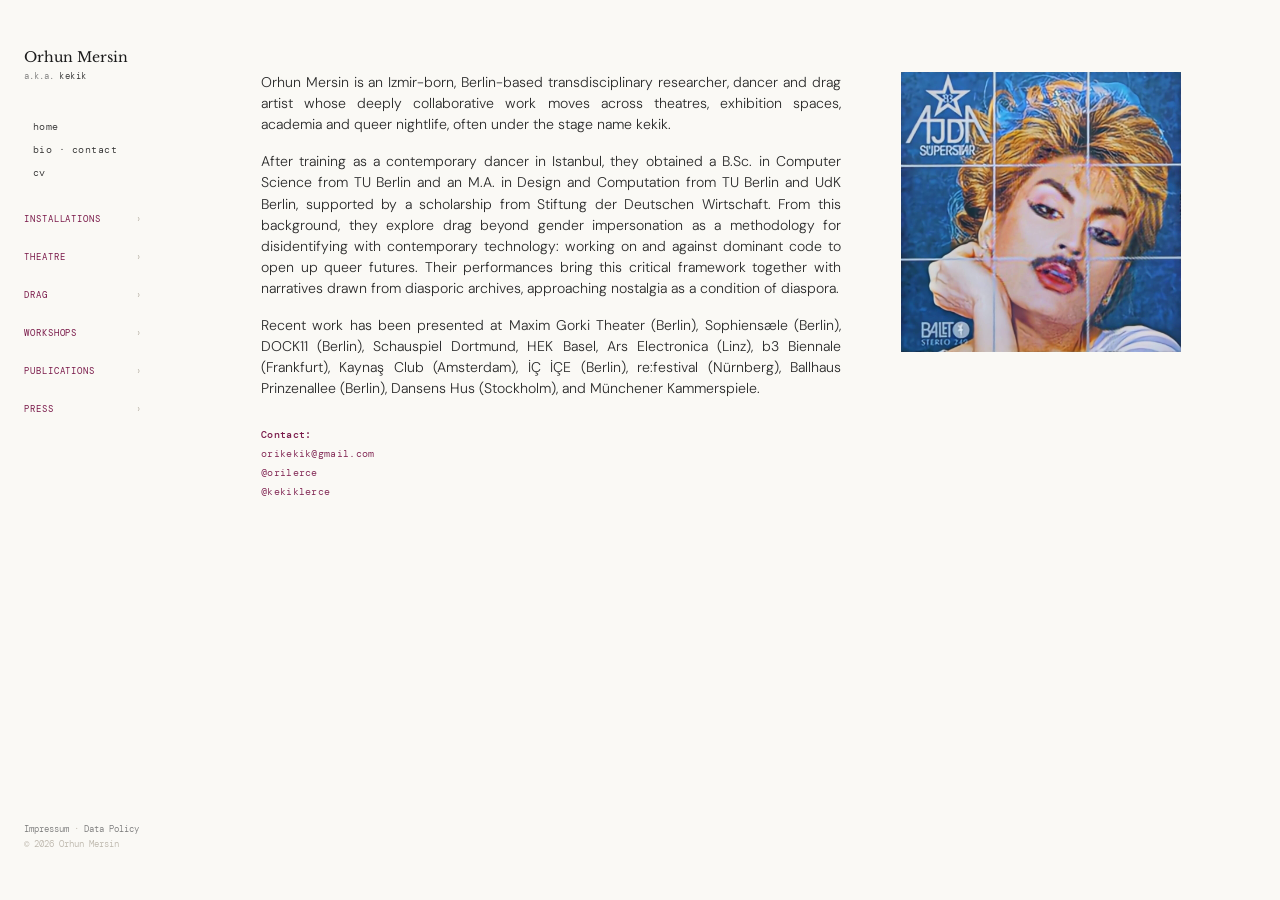
==== commit 33eafa37: "ex" ====
--- a/bio/index.html
+++ b/bio/index.html
@@ -89,9 +89,9 @@
 <div class="main-inner content-section">
   <div class="bio-grid">
     <div>
-      <p class="bio-text">Orhun Mersin (b. Izmir) is a Berlin-based transdisciplinary researcher and artist working at the intersection of academia, exhibitions, nightlife, and theaters, often under the stage name kekik.</p>
-      <p class="bio-text">Trained as a contemporary dancer and holding a bachelor's degree in computer science, they have been part of the research platform New Practice in Art and Technology at TU–UdK Berlin, supported by a scholarship from Stiftung der Deutschen Wirtschaft. Their practice is rooted in dance, contortion, a critical engagement with AI technologies as performative rather than neutral tools, and an exploration of "dragging" as a methodology: pulling fragments across contexts to break narratives, and open up queer futures. They often combine this with diasporic archive materials from Turkey's and Germany's 1980s–2000s. Lately, they have been a research fellow at the University of Freiburg.</p>
-      <p class="bio-text">Recent work has been presented at Maxim Gorki Theater (Berlin), Sophiensæle (Berlin), DOCK11 (Berlin), Schauspiel Dortmund, HEK Basel, Ars Electronica (Linz), b3 Biennale (Frankfurt), Kaynaş Club (Amsterdam), İÇ İÇE (Berlin), re:festival (Nürnberg), Ballhaus Prinzenallee (Berlin), and Münchener Kammerspiele.</p>
+      <p class="bio-text">Orhun Mersin is an Izmir-born, Berlin-based transdisciplinary researcher, dancer and drag artist whose deeply collaborative work moves across theatres, exhibition spaces, academia and queer nightlife, often under the stage name kekik.</p>
+      <p class="bio-text">After training as a contemporary dancer in Istanbul, they obtained a B.Sc. in Computer Science from TU Berlin and an M.A. in Design and Computation from TU Berlin and UdK Berlin, supported by a scholarship from Stiftung der Deutschen Wirtschaft. From this background, they explore drag beyond gender impersonation as a methodology for disidentifying with contemporary technology: working on and against dominant code to open up queer futures. Their performances bring this critical framework together with narratives drawn from diasporic archives, approaching nostalgia as a condition of diaspora.</p>
+      <p class="bio-text">Recent work has been presented at Maxim Gorki Theater (Berlin), Sophiensæle (Berlin), DOCK11 (Berlin), Schauspiel Dortmund, HEK Basel, Ars Electronica (Linz), b3 Biennale (Frankfurt), Kaynaş Club (Amsterdam), İÇ İÇE (Berlin), re:festival (Nürnberg), Ballhaus Prinzenallee (Berlin), Dansens Hus (Stockholm), and Münchener Kammerspiele.</p>
       <div class="bio-contact" style="margin-top:28px;">
         <span style="font-family:'DM Mono',monospace;font-size:0.64rem;font-weight:500;color:var(--accent);letter-spacing:0.03em;">Contact:</span>
         <a href="">orikekik@gmail.com</a>
